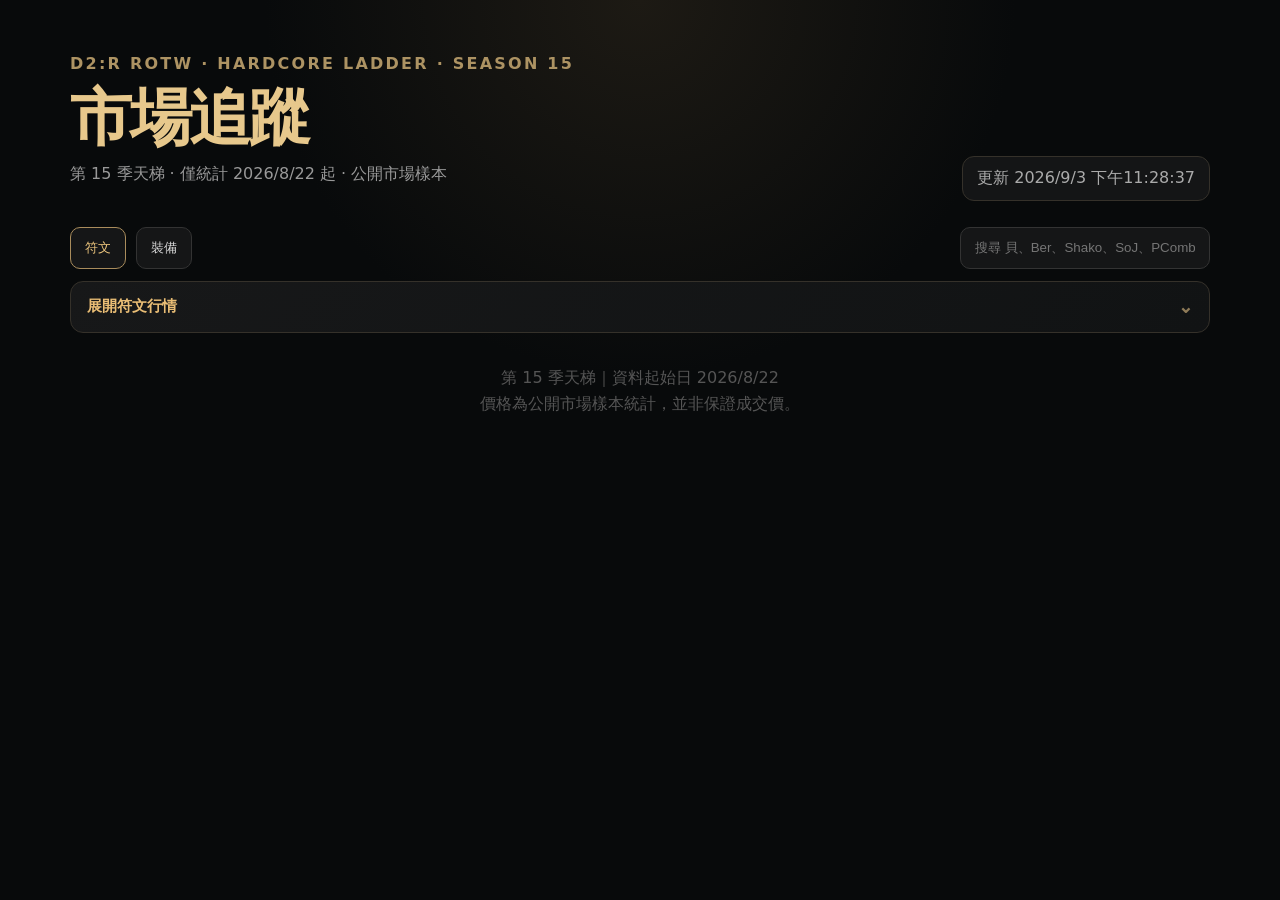
==== site/index.html @ d522147e "Replace website icon with D2R lava artwork" ====
<!doctype html>
<html lang="zh-Hant">
<head>
  <meta charset="utf-8">
  <meta name="viewport" content="width=device-width,initial-scale=1,viewport-fit=cover">
  <meta name="theme-color" content="#080a0b">
  <meta name="mobile-web-app-capable" content="yes">
  <meta name="apple-mobile-web-app-capable" content="yes">
  <meta name="apple-mobile-web-app-status-bar-style" content="black-translucent">
  <meta name="apple-mobile-web-app-title" content="D2R Market">
  <title>D2R Season 15 Hardcore Ladder Market Tracker</title>
  <link rel="icon" type="image/png" sizes="32x32" href="favicon-32x32.png?v=20260904-d2r2">
  <link rel="apple-touch-icon" sizes="180x180" href="apple-touch-icon.png?v=20260904-d2r2">
  <link rel="manifest" href="site.webmanifest?v=20260904-d2r2">
  <link rel="stylesheet" href="style.css?v=20260902-items1">
</head>
<body>
  <main>
    <header>
      <div>
        <p class="eyebrow">D2:R RotW · Hardcore Ladder · Season 15</p>
        <h1>市場追蹤</h1>
        <p class="sub">第 15 季天梯 · 僅統計 2026/8/22 起 · 公開市場樣本</p>
      </div>
      <div id="status" class="status">讀取第 15 季資料中…</div>
    </header>
    <section class="controls">
      <button class="active" data-kind="rune">符文</button>
      <button data-kind="item">裝備</button>
      <input id="q" placeholder="搜尋 貝、Ber、Shako、SoJ、PComb…">
    </section>
    <button id="rune-toggle" class="section-toggle" type="button" aria-expanded="false">展開符文行情 <span>⌄</span></button>
    <section id="cards" class="grid collapsed"></section>
    <footer>
      <div>第 15 季天梯｜資料起始日 2026/8/22</div>
      <div>價格為公開市場樣本統計，並非保證成交價。</div>
    </footer>
  </main>
  <script src="app.js?v=20260902-items3"></script>
</body>
</html>
---- site/style.css ----
:root{font-family:Inter,ui-sans-serif,system-ui,-apple-system,"Noto Sans TC",sans-serif;color:#eee;background:#080a0b}*{box-sizing:border-box}body{margin:0;background:radial-gradient(circle at top,#1d1a14 0,#080a0b 34%);min-height:100vh}main{max-width:1180px;margin:auto;padding:38px 20px}header{display:flex;justify-content:space-between;gap:20px;align-items:end;margin-bottom:26px}h1{font-size:clamp(34px,6vw,62px);line-height:.95;margin:7px 0;color:#e7c88c;letter-spacing:-.04em}.eyebrow{color:#ad9363;text-transform:uppercase;letter-spacing:.14em;font-weight:700}.sub{color:#999}.status{background:#141516;border:1px solid #35312a;padding:11px 14px;border-radius:12px;color:#aaa}.controls{display:flex;gap:10px;flex-wrap:wrap;margin-bottom:12px}.controls button,.controls input{border:1px solid #333;background:#151617;color:#ddd;border-radius:10px;padding:11px 14px}.controls button{cursor:pointer}.controls button.active{border-color:#a98c5c;color:#efc77e}.controls input{margin-left:auto;min-width:250px}.section-toggle{width:100%;display:flex;align-items:center;justify-content:space-between;border:1px solid #35312a;background:linear-gradient(135deg,#171819,#111314);color:#e9bd75;border-radius:13px;padding:14px 16px;margin:0 0 14px;font-size:15px;font-weight:700;cursor:pointer;text-align:left}.section-toggle span{color:#8f7b58;font-size:18px}.section-toggle[hidden]{display:none}.grid{display:grid;grid-template-columns:repeat(2,minmax(0,1fr));gap:10px}.grid.collapsed{display:none}.grid.item-mode{display:block}.card{background:linear-gradient(135deg,#171819,#111314);border:1px solid #292a2b;border-radius:15px;padding:14px 15px;display:grid;grid-template-columns:78px minmax(120px,.8fr) minmax(230px,1.4fr);gap:14px;align-items:center;min-height:132px}.rune-icon{--rune-w:72px;--rune-h:72px;width:var(--rune-w);height:var(--rune-h);background-repeat:no-repeat;background-size:calc(var(--rune-w) * 11) calc(var(--rune-h) * 3);background-color:transparent;image-rendering:auto;filter:drop-shadow(0 5px 8px rgba(0,0,0,.68))}.rune-name h2{margin:0;color:#e9bd75;font-size:21px;font-weight:650}.rune-name h2 small{font-size:14px;color:#aaa;font-weight:450}.level{color:#999;margin-top:10px;font-size:13px}.fair{font-size:30px;color:#efc77e;font-weight:800}.unit{font-size:12px;color:#777}.stats{display:grid;grid-template-columns:repeat(3,1fr);gap:6px;margin-top:8px}.stat{background:#0d0f10;border-radius:8px;padding:7px}.stat b{display:block;color:#d9e8e9;font-size:14px}.stat span{font-size:10px;color:#74787a}.meta{font-size:11px;color:#777;display:flex;justify-content:space-between;margin-top:7px}.item-group{margin:0 0 10px}.item-group-title{width:100%;display:flex;align-items:center;justify-content:space-between;margin:0;padding:13px 14px;border:1px solid #2d2e30;border-radius:12px;background:linear-gradient(135deg,#151617,#101213);cursor:pointer;text-align:left}.item-group-title:hover{border-color:#3b362d}.item-group-title h2{font-size:17px;color:#c8a66d;margin:0;font-weight:700}.item-group-side{display:flex;align-items:center;gap:9px}.item-group-title .item-count{font-size:12px;color:#777;background:#121415;border:1px solid #2b2c2d;border-radius:999px;padding:4px 8px}.item-group-title b{color:#8f7b58;font-size:17px;font-weight:700}.item-group.open .item-group-title{margin-bottom:9px;border-color:#39342c}.item-grid{display:grid;grid-template-columns:repeat(2,minmax(0,1fr));gap:10px}.item-grid.group-collapsed{display:none}.item-card{background:linear-gradient(135deg,#171819,#111314);border:1px solid #292a2b;border-radius:15px;padding:15px;min-height:154px}.item-head{display:flex;justify-content:space-between;gap:12px;align-items:flex-start}.item-head h2{margin:3px 0 0;color:#e9bd75;font-size:17px;line-height:1.35}.item-category{font-size:10px;color:#74787a;letter-spacing:.04em}.item-state{white-space:nowrap;font-size:10px;color:#a28b63;border:1px solid #383329;border-radius:999px;padding:4px 7px}.item-fair{font-size:25px;margin-top:13px}.sample-links{margin-top:10px;border-top:1px solid #252729;padding-top:9px}.sample-links summary{list-style:none;cursor:pointer;color:#b99b6a;font-size:12px;font-weight:700;display:flex;align-items:center;gap:6px}.sample-links summary::-webkit-details-marker{display:none}.sample-links summary:after{content:'⌄';margin-left:auto;color:#75664d}.sample-links[open] summary:after{content:'⌃'}.sample-links summary span{color:#777;font-size:11px;font-weight:500}.sample-list{display:grid;gap:6px;margin-top:8px;max-height:260px;overflow:auto;padding-right:2px}.sample-link{display:flex;align-items:center;gap:8px;text-decoration:none;color:#cfd3d5;background:#0d0f10;border:1px solid #242628;border-radius:9px;padding:8px 9px}.sample-link:hover{border-color:#514630}.sample-index{display:grid;place-items:center;min-width:22px;height:22px;border-radius:50%;background:#17191a;color:#9d8357;font-size:10px}.sample-main{min-width:0;display:flex;flex-direction:column;gap:2px;flex:1}.sample-main b{font-size:11px;font-weight:600;white-space:nowrap;overflow:hidden;text-overflow:ellipsis}.sample-main small{font-size:10px;color:#767b7e}.sample-open{color:#8f7b58;font-size:12px}.empty{color:#777;text-align:center;padding:30px 0}footer{color:#555;text-align:center;margin:35px 0}footer div+div{margin-top:5px}@media(max-width:850px){.grid{grid-template-columns:1fr}.card{grid-template-columns:78px minmax(110px,.75fr) minmax(190px,1.35fr)}.item-grid{grid-template-columns:1fr}}@media(max-width:600px){main{padding:26px 12px}header{display:block}.status{margin-top:15px}.controls input{margin-left:0;width:100%}.section-toggle{padding:13px 14px}.card{grid-template-columns:74px 1fr;gap:10px;min-height:118px}.market{grid-column:1/-1;border-top:1px solid #292a2b;padding-top:10px}.fair{font-size:25px}.rune-name h2{font-size:19px}.rune-icon{--rune-w:68px;--rune-h:68px}.item-group-title{padding:12px 13px}.item-group-title h2{font-size:16px}.item-card{padding:14px}.item-head h2{font-size:16px}.sample-list{max-height:220px}}
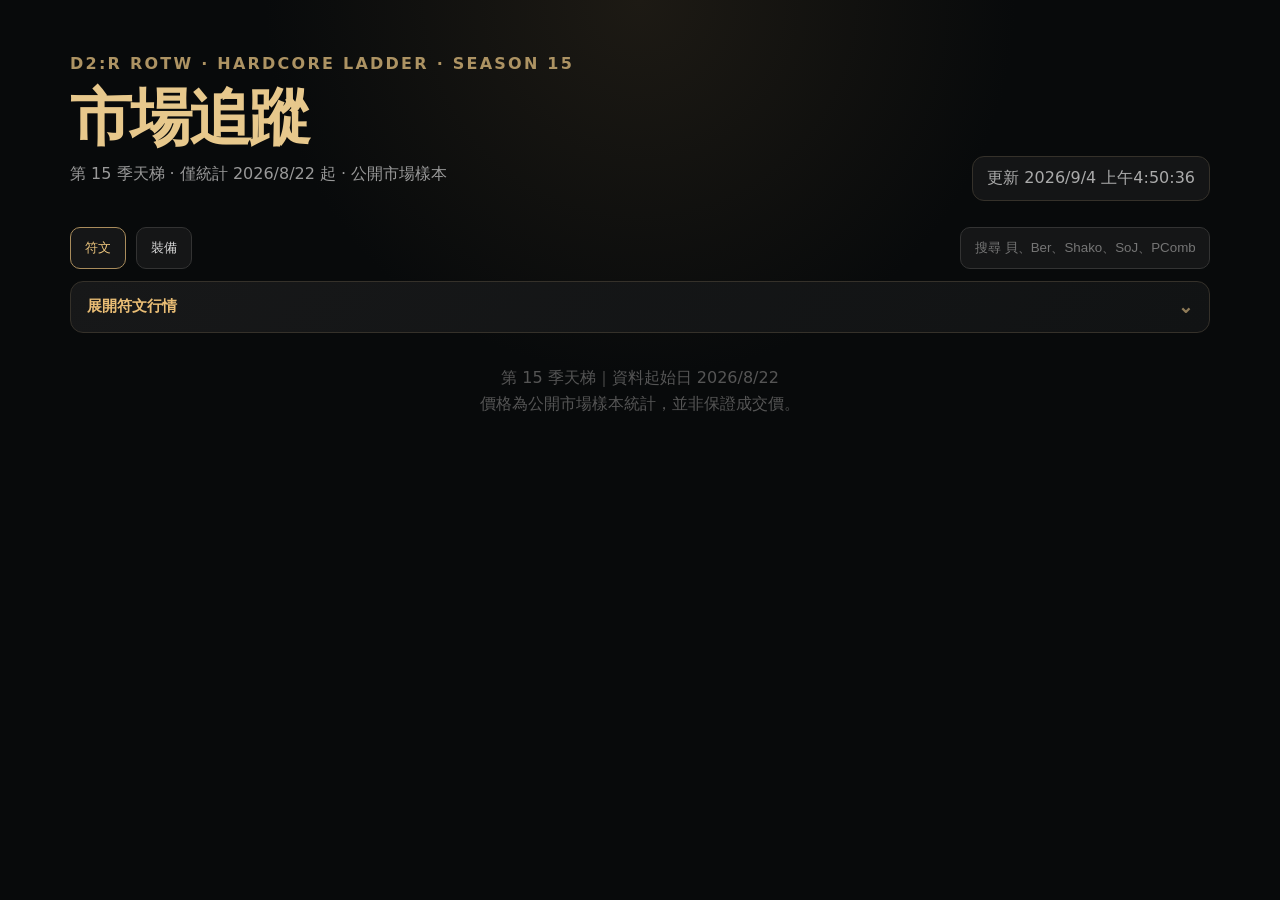
==== commit afc8ec18: "Update iOS icon and accordion item groups" ====
--- a/site/index.html
+++ b/site/index.html
@@ -9,9 +9,9 @@
   <meta name="apple-mobile-web-app-status-bar-style" content="black-translucent">
   <meta name="apple-mobile-web-app-title" content="D2R Market">
   <title>D2R Season 15 Hardcore Ladder Market Tracker</title>
-  <link rel="icon" type="image/png" sizes="32x32" href="favicon-32x32.png?v=20260904-d2r2">
-  <link rel="apple-touch-icon" sizes="180x180" href="apple-touch-icon.png?v=20260904-d2r2">
-  <link rel="manifest" href="site.webmanifest?v=20260904-d2r2">
+  <link rel="icon" type="image/png" sizes="32x32" href="favicon-32x32.png?v=20260904-d2r3">
+  <link rel="apple-touch-icon" sizes="180x180" href="apple-touch-icon.png?v=20260904-d2r3">
+  <link rel="manifest" href="site.webmanifest?v=20260904-d2r3">
   <link rel="stylesheet" href="style.css?v=20260902-items1">
 </head>
 <body>
@@ -37,5 +37,6 @@
     </footer>
   </main>
   <script src="app.js?v=20260902-items3"></script>
+  <script src="accordion-fix.js?v=20260904-accordion1"></script>
 </body>
 </html>
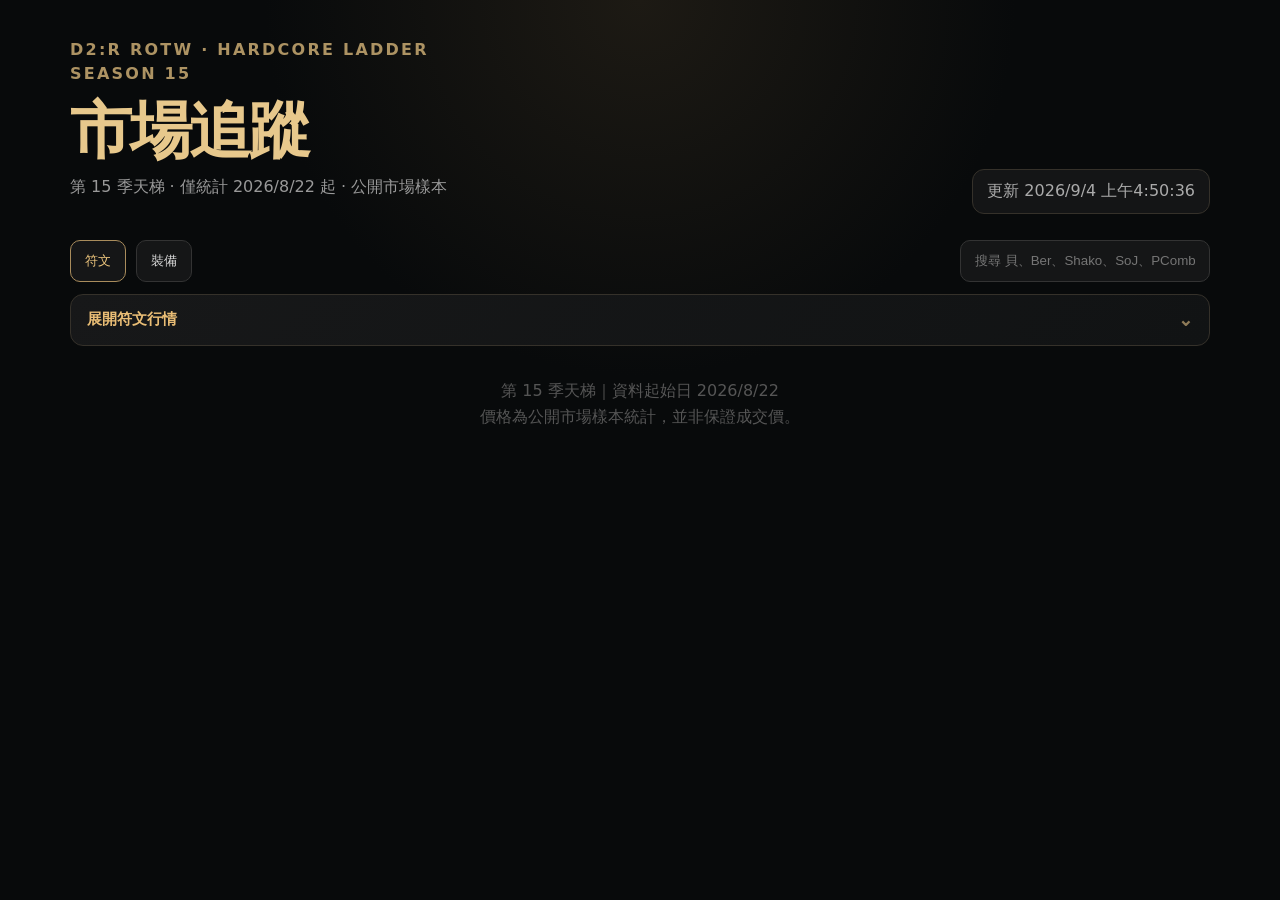
==== commit aa0277c7: "Move mobile header below safe area and split D2R eyebrow" ====
--- a/site/index.html
+++ b/site/index.html
@@ -13,12 +13,13 @@
   <link rel="apple-touch-icon" sizes="180x180" href="apple-touch-icon.png?v=20260904-d2r3">
   <link rel="manifest" href="site.webmanifest?v=20260904-d2r3">
   <link rel="stylesheet" href="style.css?v=20260902-items1">
+  <link rel="stylesheet" href="mobile-safe-area.css?v=20260904-safe1">
 </head>
 <body>
   <main>
     <header>
       <div>
-        <p class="eyebrow">D2:R RotW · Hardcore Ladder · Season 15</p>
+        <p class="eyebrow"><span class="eyebrow-line">D2:R RotW · Hardcore Ladder</span><span class="eyebrow-line">Season 15</span></p>
         <h1>市場追蹤</h1>
         <p class="sub">第 15 季天梯 · 僅統計 2026/8/22 起 · 公開市場樣本</p>
       </div>
--- a/site/mobile-safe-area.css
+++ b/site/mobile-safe-area.css
@@ -0,0 +1,15 @@
+.eyebrow{
+  line-height:1.5;
+  margin-top:0;
+}
+.eyebrow .eyebrow-line{
+  display:block;
+}
+@media(max-width:600px){
+  main{
+    padding-top:calc(36px + env(safe-area-inset-top));
+    padding-right:calc(12px + env(safe-area-inset-right));
+    padding-bottom:26px;
+    padding-left:calc(12px + env(safe-area-inset-left));
+  }
+}
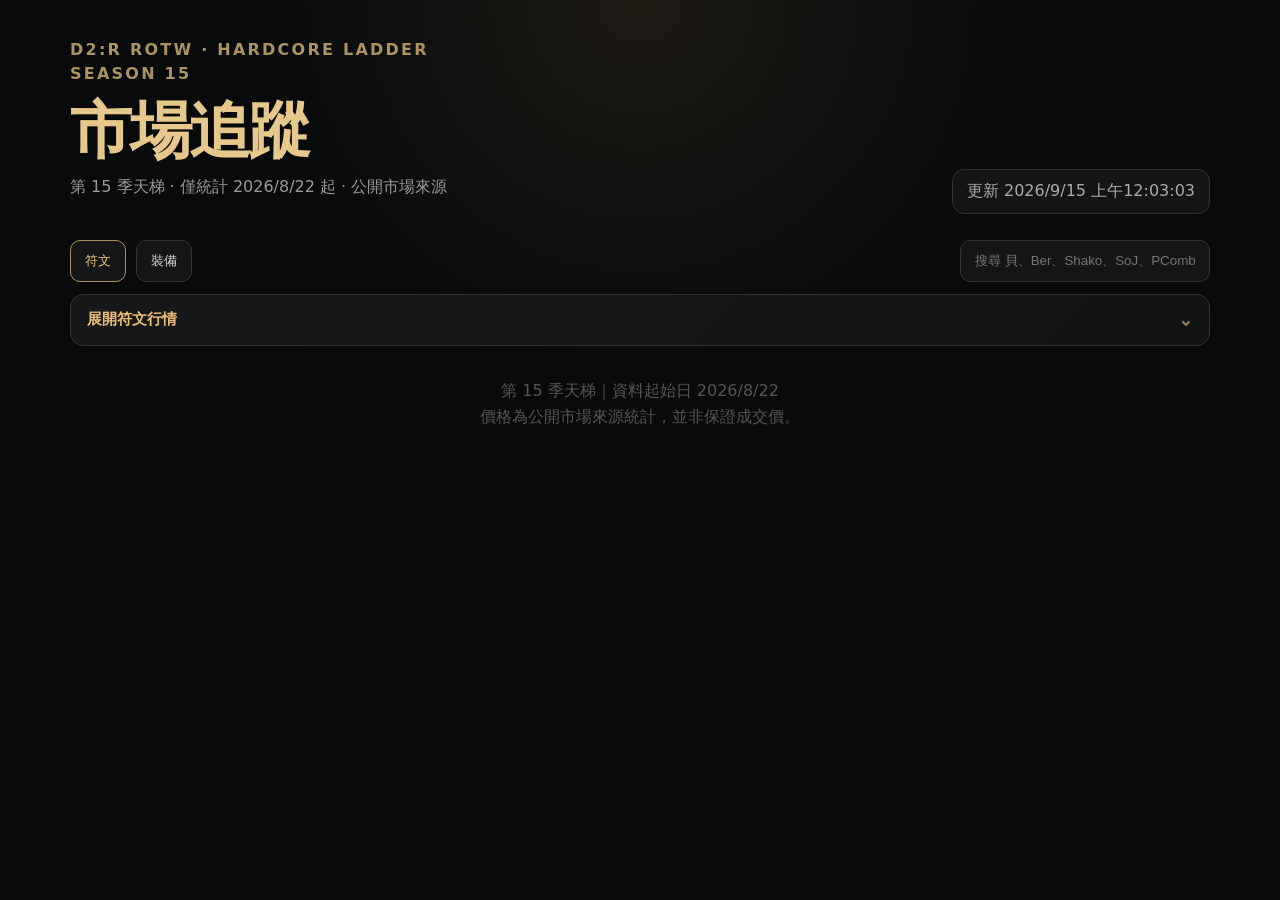
==== commit 058bef9e: "Refresh source labels in market UI" ====
--- a/site/index.html
+++ b/site/index.html
@@ -21,7 +21,7 @@
       <div>
         <p class="eyebrow"><span class="eyebrow-line">D2:R RotW · Hardcore Ladder</span><span class="eyebrow-line">Season 15</span></p>
         <h1>市場追蹤</h1>
-        <p class="sub">第 15 季天梯 · 僅統計 2026/8/22 起 · 公開市場樣本</p>
+        <p class="sub">第 15 季天梯 · 僅統計 2026/8/22 起 · 公開市場來源</p>
       </div>
       <div id="status" class="status">讀取第 15 季資料中…</div>
     </header>
@@ -34,10 +34,10 @@
     <section id="cards" class="grid collapsed"></section>
     <footer>
       <div>第 15 季天梯｜資料起始日 2026/8/22</div>
-      <div>價格為公開市場樣本統計，並非保證成交價。</div>
+      <div>價格為公開市場來源統計，並非保證成交價。</div>
     </footer>
   </main>
-  <script src="app.js?v=20260902-items3"></script>
+  <script src="app.js?v=20260915-source1"></script>
   <script src="accordion-fix.js?v=20260904-accordion1"></script>
 </body>
 </html>
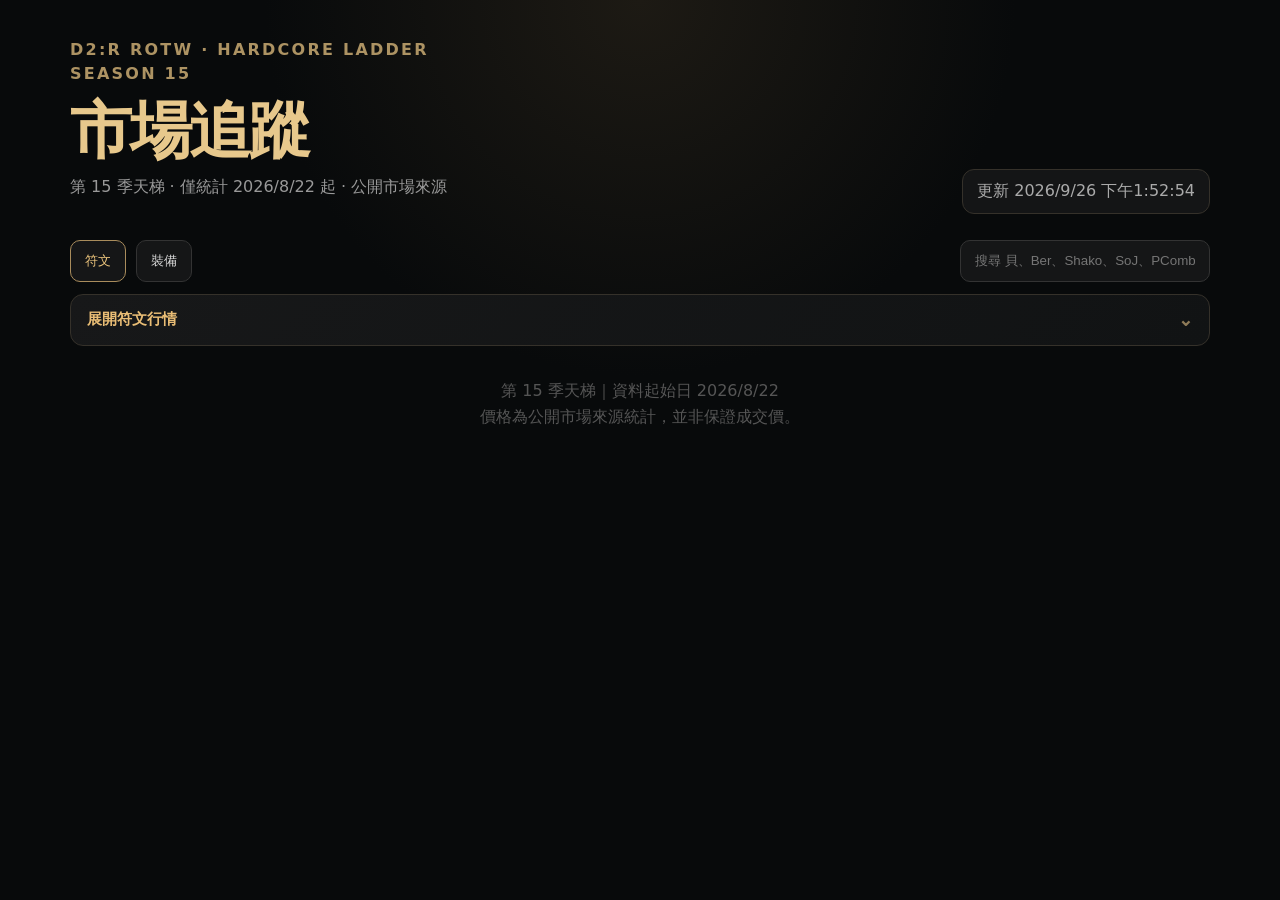
==== commit 3dd912b1: "Refresh price chart assets" ====
--- a/site/index.html
+++ b/site/index.html
@@ -12,7 +12,7 @@
   <link rel="icon" type="image/png" sizes="32x32" href="favicon-32x32.png?v=20260904-d2r3">
   <link rel="apple-touch-icon" sizes="180x180" href="apple-touch-icon.png?v=20260904-d2r3">
   <link rel="manifest" href="site.webmanifest?v=20260904-d2r3">
-  <link rel="stylesheet" href="style.css?v=20260902-items1">
+  <link rel="stylesheet" href="style.css?v=20260926-chart1">
   <link rel="stylesheet" href="mobile-safe-area.css?v=20260904-safe1">
 </head>
 <body>
@@ -37,7 +37,8 @@
       <div>價格為公開市場來源統計，並非保證成交價。</div>
     </footer>
   </main>
-  <script src="app.js?v=20260915-source1"></script>
+  <script src="app.js?v=20260926-chart1"></script>
+  <script src="source-display-fix.js?v=20260915-source2"></script>
   <script src="accordion-fix.js?v=20260904-accordion1"></script>
 </body>
 </html>
--- a/site/style.css
+++ b/site/style.css
@@ -1 +1 @@
-:root{font-family:Inter,ui-sans-serif,system-ui,-apple-system,"Noto Sans TC",sans-serif;color:#eee;background:#080a0b}*{box-sizing:border-box}body{margin:0;background:radial-gradient(circle at top,#1d1a14 0,#080a0b 34%);min-height:100vh}main{max-width:1180px;margin:auto;padding:38px 20px}header{display:flex;justify-content:space-between;gap:20px;align-items:end;margin-bottom:26px}h1{font-size:clamp(34px,6vw,62px);line-height:.95;margin:7px 0;color:#e7c88c;letter-spacing:-.04em}.eyebrow{color:#ad9363;text-transform:uppercase;letter-spacing:.14em;font-weight:700}.sub{color:#999}.status{background:#141516;border:1px solid #35312a;padding:11px 14px;border-radius:12px;color:#aaa}.controls{display:flex;gap:10px;flex-wrap:wrap;margin-bottom:12px}.controls button,.controls input{border:1px solid #333;background:#151617;color:#ddd;border-radius:10px;padding:11px 14px}.controls button{cursor:pointer}.controls button.active{border-color:#a98c5c;color:#efc77e}.controls input{margin-left:auto;min-width:250px}.section-toggle{width:100%;display:flex;align-items:center;justify-content:space-between;border:1px solid #35312a;background:linear-gradient(135deg,#171819,#111314);color:#e9bd75;border-radius:13px;padding:14px 16px;margin:0 0 14px;font-size:15px;font-weight:700;cursor:pointer;text-align:left}.section-toggle span{color:#8f7b58;font-size:18px}.section-toggle[hidden]{display:none}.grid{display:grid;grid-template-columns:repeat(2,minmax(0,1fr));gap:10px}.grid.collapsed{display:none}.grid.item-mode{display:block}.card{background:linear-gradient(135deg,#171819,#111314);border:1px solid #292a2b;border-radius:15px;padding:14px 15px;display:grid;grid-template-columns:78px minmax(120px,.8fr) minmax(230px,1.4fr);gap:14px;align-items:center;min-height:132px}.rune-icon{--rune-w:72px;--rune-h:72px;width:var(--rune-w);height:var(--rune-h);background-repeat:no-repeat;background-size:calc(var(--rune-w) * 11) calc(var(--rune-h) * 3);background-color:transparent;image-rendering:auto;filter:drop-shadow(0 5px 8px rgba(0,0,0,.68))}.rune-name h2{margin:0;color:#e9bd75;font-size:21px;font-weight:650}.rune-name h2 small{font-size:14px;color:#aaa;font-weight:450}.level{color:#999;margin-top:10px;font-size:13px}.fair{font-size:30px;color:#efc77e;font-weight:800}.unit{font-size:12px;color:#777}.stats{display:grid;grid-template-columns:repeat(3,1fr);gap:6px;margin-top:8px}.stat{background:#0d0f10;border-radius:8px;padding:7px}.stat b{display:block;color:#d9e8e9;font-size:14px}.stat span{font-size:10px;color:#74787a}.meta{font-size:11px;color:#777;display:flex;justify-content:space-between;margin-top:7px}.item-group{margin:0 0 10px}.item-group-title{width:100%;display:flex;align-items:center;justify-content:space-between;margin:0;padding:13px 14px;border:1px solid #2d2e30;border-radius:12px;background:linear-gradient(135deg,#151617,#101213);cursor:pointer;text-align:left}.item-group-title:hover{border-color:#3b362d}.item-group-title h2{font-size:17px;color:#c8a66d;margin:0;font-weight:700}.item-group-side{display:flex;align-items:center;gap:9px}.item-group-title .item-count{font-size:12px;color:#777;background:#121415;border:1px solid #2b2c2d;border-radius:999px;padding:4px 8px}.item-group-title b{color:#8f7b58;font-size:17px;font-weight:700}.item-group.open .item-group-title{margin-bottom:9px;border-color:#39342c}.item-grid{display:grid;grid-template-columns:repeat(2,minmax(0,1fr));gap:10px}.item-grid.group-collapsed{display:none}.item-card{background:linear-gradient(135deg,#171819,#111314);border:1px solid #292a2b;border-radius:15px;padding:15px;min-height:154px}.item-head{display:flex;justify-content:space-between;gap:12px;align-items:flex-start}.item-head h2{margin:3px 0 0;color:#e9bd75;font-size:17px;line-height:1.35}.item-category{font-size:10px;color:#74787a;letter-spacing:.04em}.item-state{white-space:nowrap;font-size:10px;color:#a28b63;border:1px solid #383329;border-radius:999px;padding:4px 7px}.item-fair{font-size:25px;margin-top:13px}.sample-links{margin-top:10px;border-top:1px solid #252729;padding-top:9px}.sample-links summary{list-style:none;cursor:pointer;color:#b99b6a;font-size:12px;font-weight:700;display:flex;align-items:center;gap:6px}.sample-links summary::-webkit-details-marker{display:none}.sample-links summary:after{content:'⌄';margin-left:auto;color:#75664d}.sample-links[open] summary:after{content:'⌃'}.sample-links summary span{color:#777;font-size:11px;font-weight:500}.sample-list{display:grid;gap:6px;margin-top:8px;max-height:260px;overflow:auto;padding-right:2px}.sample-link{display:flex;align-items:center;gap:8px;text-decoration:none;color:#cfd3d5;background:#0d0f10;border:1px solid #242628;border-radius:9px;padding:8px 9px}.sample-link:hover{border-color:#514630}.sample-index{display:grid;place-items:center;min-width:22px;height:22px;border-radius:50%;background:#17191a;color:#9d8357;font-size:10px}.sample-main{min-width:0;display:flex;flex-direction:column;gap:2px;flex:1}.sample-main b{font-size:11px;font-weight:600;white-space:nowrap;overflow:hidden;text-overflow:ellipsis}.sample-main small{font-size:10px;color:#767b7e}.sample-open{color:#8f7b58;font-size:12px}.empty{color:#777;text-align:center;padding:30px 0}footer{color:#555;text-align:center;margin:35px 0}footer div+div{margin-top:5px}@media(max-width:850px){.grid{grid-template-columns:1fr}.card{grid-template-columns:78px minmax(110px,.75fr) minmax(190px,1.35fr)}.item-grid{grid-template-columns:1fr}}@media(max-width:600px){main{padding:26px 12px}header{display:block}.status{margin-top:15px}.controls input{margin-left:0;width:100%}.section-toggle{padding:13px 14px}.card{grid-template-columns:74px 1fr;gap:10px;min-height:118px}.market{grid-column:1/-1;border-top:1px solid #292a2b;padding-top:10px}.fair{font-size:25px}.rune-name h2{font-size:19px}.rune-icon{--rune-w:68px;--rune-h:68px}.item-group-title{padding:12px 13px}.item-group-title h2{font-size:16px}.item-card{padding:14px}.item-head h2{font-size:16px}.sample-list{max-height:220px}}+:root{font-family:Inter,ui-sans-serif,system-ui,-apple-system,"Noto Sans TC",sans-serif;color:#eee;background:#080a0b}*{box-sizing:border-box}body{margin:0;background:radial-gradient(circle at top,#1d1a14 0,#080a0b 34%);min-height:100vh}main{max-width:1180px;margin:auto;padding:38px 20px}header{display:flex;justify-content:space-between;gap:20px;align-items:end;margin-bottom:26px}h1{font-size:clamp(34px,6vw,62px);line-height:.95;margin:7px 0;color:#e7c88c;letter-spacing:-.04em}.eyebrow{color:#ad9363;text-transform:uppercase;letter-spacing:.14em;font-weight:700}.sub{color:#999}.status{background:#141516;border:1px solid #35312a;padding:11px 14px;border-radius:12px;color:#aaa}.controls{display:flex;gap:10px;flex-wrap:wrap;margin-bottom:12px}.controls button,.controls input{border:1px solid #333;background:#151617;color:#ddd;border-radius:10px;padding:11px 14px}.controls button{cursor:pointer}.controls button.active{border-color:#a98c5c;color:#efc77e}.controls input{margin-left:auto;min-width:250px}.section-toggle{width:100%;display:flex;align-items:center;justify-content:space-between;border:1px solid #35312a;background:linear-gradient(135deg,#171819,#111314);color:#e9bd75;border-radius:13px;padding:14px 16px;margin:0 0 14px;font-size:15px;font-weight:700;cursor:pointer;text-align:left}.section-toggle span{color:#8f7b58;font-size:18px}.section-toggle[hidden]{display:none}.grid{display:grid;grid-template-columns:repeat(2,minmax(0,1fr));gap:10px}.grid.collapsed{display:none}.grid.item-mode{display:block}.card{background:linear-gradient(135deg,#171819,#111314);border:1px solid #292a2b;border-radius:15px;padding:14px 15px;display:grid;grid-template-columns:78px minmax(120px,.8fr) minmax(230px,1.4fr);gap:14px;align-items:center;min-height:132px}.rune-icon{--rune-w:72px;--rune-h:72px;width:var(--rune-w);height:var(--rune-h);background-repeat:no-repeat;background-size:calc(var(--rune-w) * 11) calc(var(--rune-h) * 3);background-color:transparent;image-rendering:auto;filter:drop-shadow(0 5px 8px rgba(0,0,0,.68))}.rune-name h2{margin:0;color:#e9bd75;font-size:21px;font-weight:650}.rune-name h2 small{font-size:14px;color:#aaa;font-weight:450}.level{color:#999;margin-top:10px;font-size:13px}.fair{font-size:30px;color:#efc77e;font-weight:800}.unit{font-size:12px;color:#777}.stats{display:grid;grid-template-columns:repeat(3,1fr);gap:6px;margin-top:8px}.stat{background:#0d0f10;border-radius:8px;padding:7px}.stat b{display:block;color:#d9e8e9;font-size:14px}.stat span{font-size:10px;color:#74787a}.meta{font-size:11px;color:#777;display:flex;justify-content:space-between;margin-top:7px}.item-group{margin:0 0 10px}.item-group-title{width:100%;display:flex;align-items:center;justify-content:space-between;margin:0;padding:13px 14px;border:1px solid #2d2e30;border-radius:12px;background:linear-gradient(135deg,#151617,#101213);cursor:pointer;text-align:left}.item-group-title:hover{border-color:#3b362d}.item-group-title h2{font-size:17px;color:#c8a66d;margin:0;font-weight:700}.item-group-side{display:flex;align-items:center;gap:9px}.item-group-title .item-count{font-size:12px;color:#777;background:#121415;border:1px solid #2b2c2d;border-radius:999px;padding:4px 8px}.item-group-title b{color:#8f7b58;font-size:17px;font-weight:700}.item-group.open .item-group-title{margin-bottom:9px;border-color:#39342c}.item-grid{display:grid;grid-template-columns:repeat(2,minmax(0,1fr));gap:10px}.item-grid.group-collapsed{display:none}.item-card{background:linear-gradient(135deg,#171819,#111314);border:1px solid #292a2b;border-radius:15px;padding:15px;min-height:154px}.item-head{display:flex;justify-content:space-between;gap:12px;align-items:flex-start}.item-head h2{margin:3px 0 0;color:#e9bd75;font-size:17px;line-height:1.35}.item-category{font-size:10px;color:#74787a;letter-spacing:.04em}.item-state{white-space:nowrap;font-size:10px;color:#a28b63;border:1px solid #383329;border-radius:999px;padding:4px 7px}.item-fair{font-size:25px;margin-top:13px}.sample-links{margin-top:10px;border-top:1px solid #252729;padding-top:9px}.sample-links summary{list-style:none;cursor:pointer;color:#b99b6a;font-size:12px;font-weight:700;display:flex;align-items:center;gap:6px}.sample-links summary::-webkit-details-marker{display:none}.sample-links summary:after{content:'⌄';margin-left:auto;color:#75664d}.sample-links[open] summary:after{content:'⌃'}.sample-links summary span{color:#777;font-size:11px;font-weight:500}.sample-list{display:grid;gap:6px;margin-top:8px;max-height:260px;overflow:auto;padding-right:2px}.sample-link{display:flex;align-items:center;gap:8px;text-decoration:none;color:#cfd3d5;background:#0d0f10;border:1px solid #242628;border-radius:9px;padding:8px 9px}.sample-link:hover{border-color:#514630}.sample-index{display:grid;place-items:center;min-width:22px;height:22px;border-radius:50%;background:#17191a;color:#9d8357;font-size:10px}.sample-main{min-width:0;display:flex;flex-direction:column;gap:2px;flex:1}.sample-main b{font-size:11px;font-weight:600;white-space:nowrap;overflow:hidden;text-overflow:ellipsis}.sample-main small{font-size:10px;color:#767b7e}.sample-open{color:#8f7b58;font-size:12px}.empty{color:#777;text-align:center;padding:30px 0}footer{color:#555;text-align:center;margin:35px 0}footer div+div{margin-top:5px}@media(max-width:850px){.grid{grid-template-columns:1fr}.card{grid-template-columns:78px minmax(110px,.75fr) minmax(190px,1.35fr)}.item-grid{grid-template-columns:1fr}}@media(max-width:600px){main{padding:26px 12px}header{display:block}.status{margin-top:15px}.controls input{margin-left:0;width:100%}.section-toggle{padding:13px 14px}.card{grid-template-columns:74px 1fr;gap:10px;min-height:118px}.market{grid-column:1/-1;border-top:1px solid #292a2b;padding-top:10px}.fair{font-size:25px}.rune-name h2{font-size:19px}.rune-icon{--rune-w:68px;--rune-h:68px}.item-group-title{padding:12px 13px}.item-group-title h2{font-size:16px}.item-card{padding:14px}.item-head h2{font-size:16px}.sample-list{max-height:220px}}.price-spark{margin-top:10px;padding:8px 10px 5px;background:#0d0f10;border:1px solid #242628;border-radius:10px;color:#b99b6a}.price-spark>div{display:flex;align-items:center;justify-content:space-between;font-size:10px;color:#777;margin-bottom:3px}.price-spark>div b{font-size:11px;color:#c9ab75}.spark-svg{display:block;width:100%;height:42px;color:#c89f5d}.spark-svg polyline,.history-svg polyline{stroke:currentColor;stroke-width:2}.price-history{margin-top:9px;border-top:1px solid #252729;padding-top:9px}.price-history summary{list-style:none;cursor:pointer;color:#b99b6a;font-size:12px;font-weight:700;display:flex;justify-content:space-between;align-items:center}.price-history summary::-webkit-details-marker{display:none}.price-history summary:after{content:'⌄';margin-left:8px;color:#75664d}.price-history[open] summary:after{content:'⌃'}.price-history summary span{margin-left:auto;color:#777;font-size:10px;font-weight:500}.history-panel{margin-top:9px;padding:10px;background:#0b0d0e;border:1px solid #222527;border-radius:10px}.history-range{display:flex;gap:6px;margin-bottom:9px}.history-range button{border:1px solid #303236;background:#121415;color:#888;border-radius:8px;padding:5px 9px;font-size:10px;cursor:pointer}.history-range button.active{border-color:#856f4d;color:#e7bd78}.history-stats{display:grid;grid-template-columns:repeat(4,1fr);gap:5px;margin-bottom:8px}.history-stats span{background:#111314;border-radius:7px;padding:6px;color:#717679;font-size:9px}.history-stats b{display:block;color:#d6d9da;font-size:11px;margin-top:2px}.history-svg{display:block;width:100%;height:145px;color:#c89f5d;overflow:visible}.history-svg circle{fill:currentColor}.history-grid-line{stroke:#262a2c;stroke-width:1}.history-axis{display:flex;justify-content:space-between;color:#666;font-size:9px;margin-top:4px}.history-empty{color:#777;font-size:11px;padding:18px 5px;text-align:center}
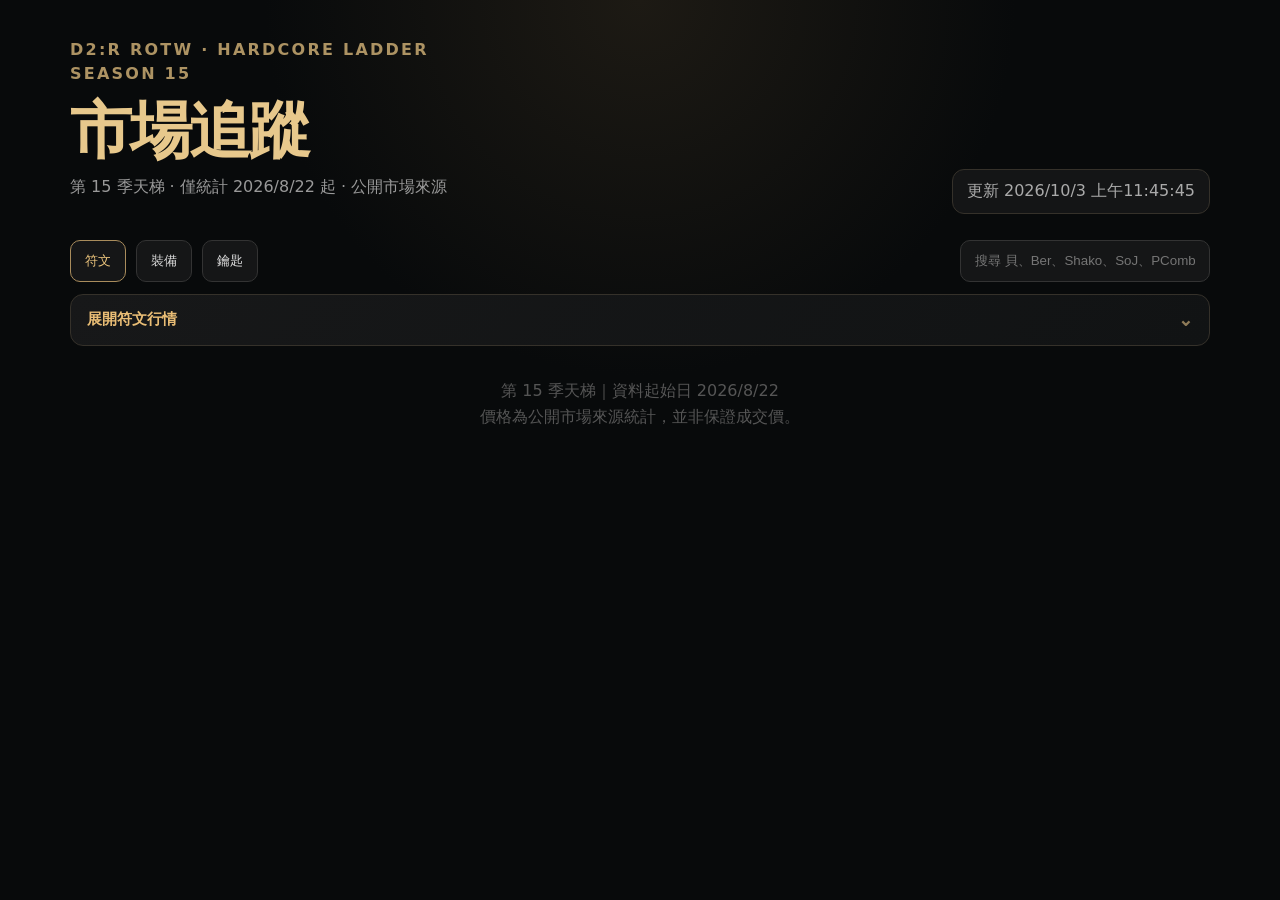
==== commit 514889bf: "Expose quest key market tab" ====
--- a/site/index.html
+++ b/site/index.html
@@ -28,6 +28,7 @@
     <section class="controls">
       <button class="active" data-kind="rune">符文</button>
       <button data-kind="item">裝備</button>
+      <button data-kind="key">鑰匙</button>
       <input id="q" placeholder="搜尋 貝、Ber、Shako、SoJ、PComb…">
     </section>
     <button id="rune-toggle" class="section-toggle" type="button" aria-expanded="false">展開符文行情 <span>⌄</span></button>
@@ -37,7 +38,7 @@
       <div>價格為公開市場來源統計，並非保證成交價。</div>
     </footer>
   </main>
-  <script src="app.js?v=20260926-chart1"></script>
+  <script src="app.js?v=20261003-keys1"></script>
   <script src="source-display-fix.js?v=20260915-source2"></script>
   <script src="accordion-fix.js?v=20260904-accordion1"></script>
 </body>
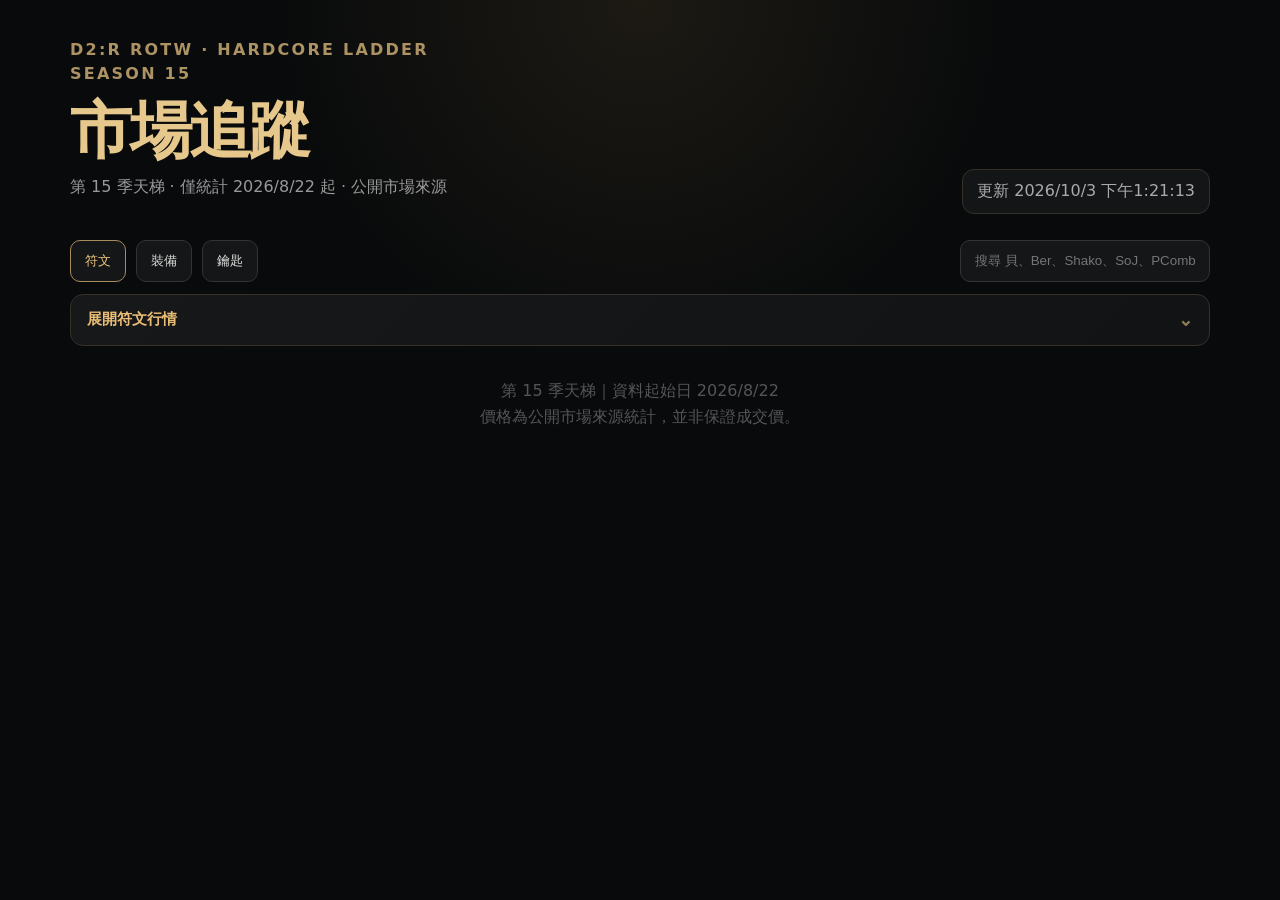
==== commit d2eacb4d: "Refresh key market frontend" ====
--- a/site/index.html
+++ b/site/index.html
@@ -38,7 +38,7 @@
       <div>價格為公開市場來源統計，並非保證成交價。</div>
     </footer>
   </main>
-  <script src="app.js?v=20261003-keys1"></script>
+  <script src="app.js?v=20261003-keys2"></script>
   <script src="source-display-fix.js?v=20260915-source2"></script>
   <script src="accordion-fix.js?v=20260904-accordion1"></script>
 </body>
